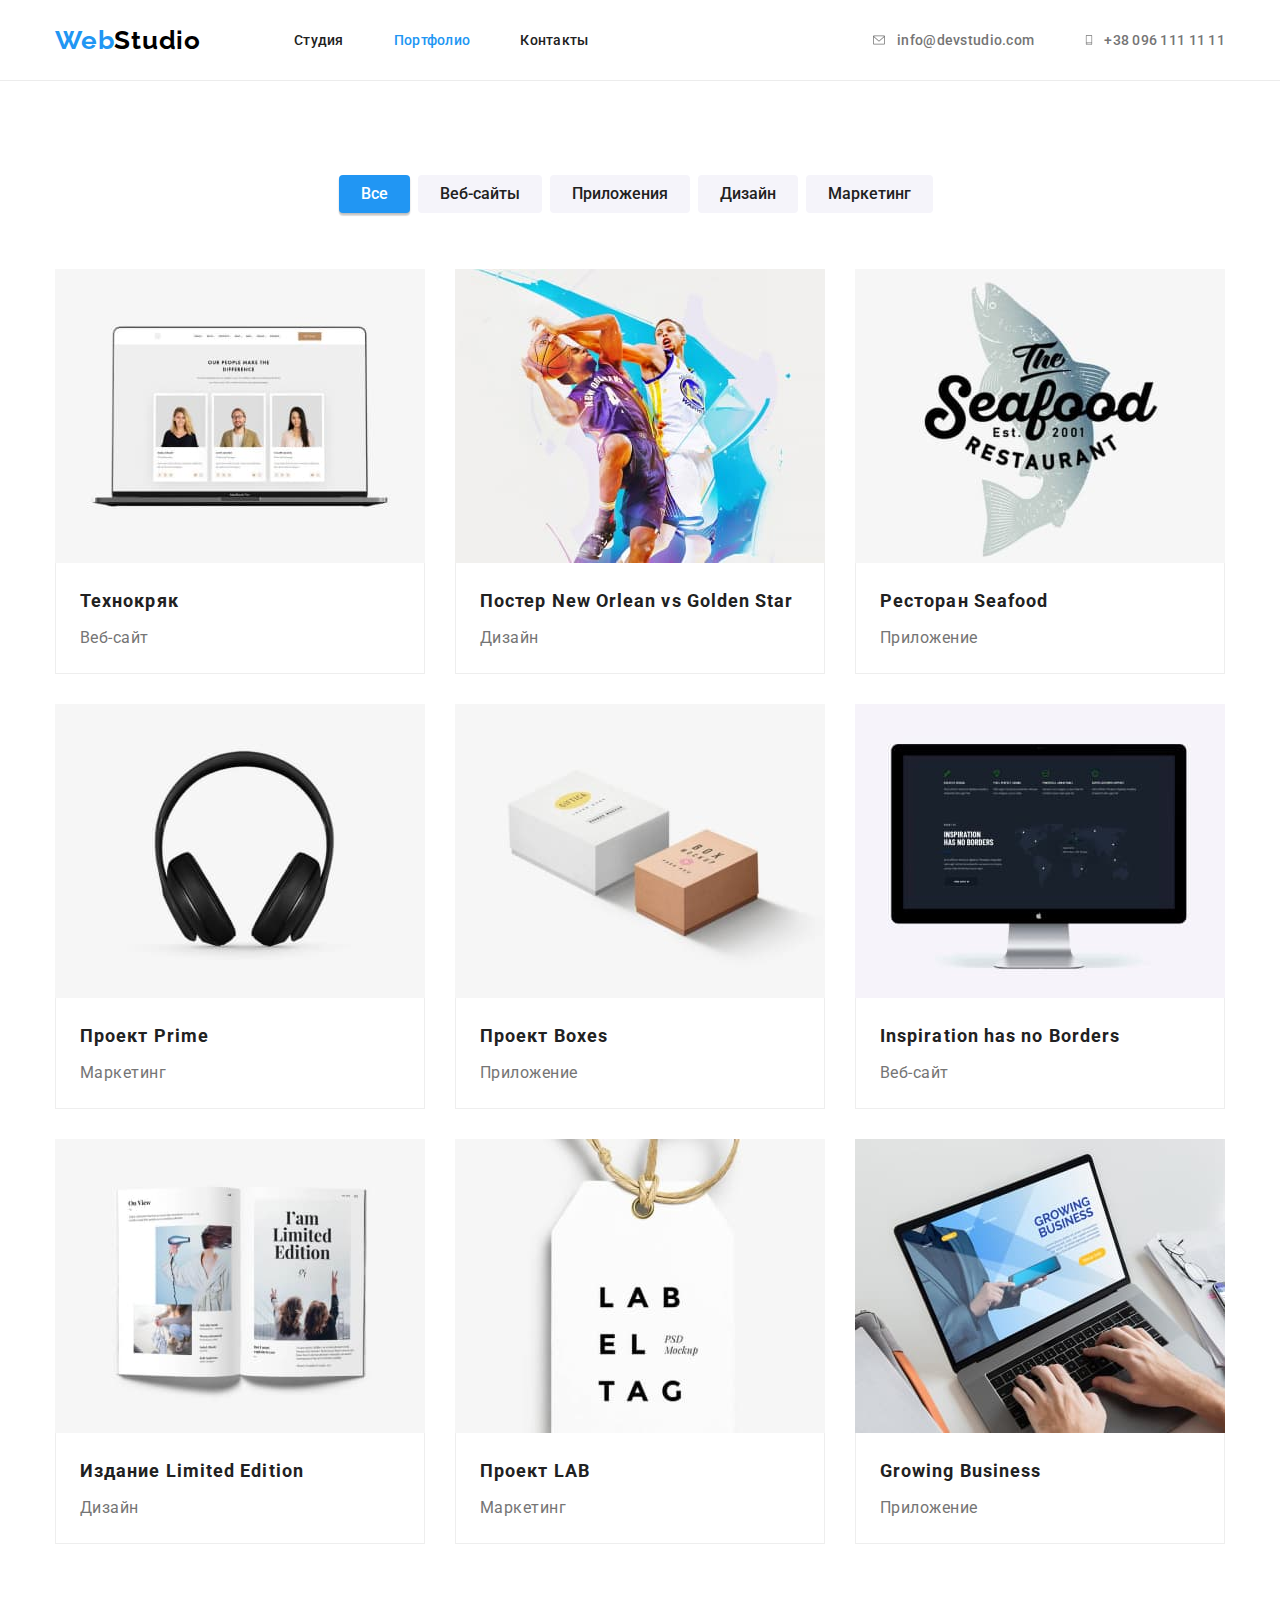
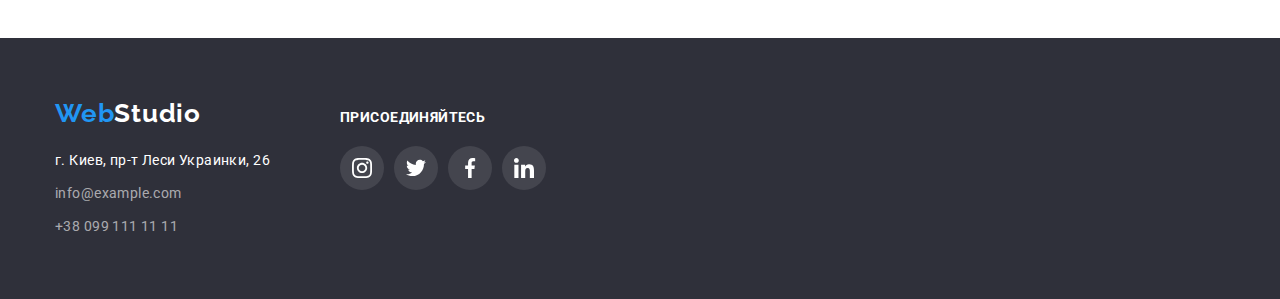
==== portfolio.html @ 16017a31 "Update" ====
<!DOCTYPE html>
<html lang="ru">
  <head>
    <meta charset="UTF-8" />
    <meta http-equiv="X-UA-Compatible" content="IE=edge" />
    <meta name="viewport" content="width=device-width, initial-scale=1.0" />
    <title>Document</title>
    <link rel="preconnect" href="https://fonts.googleapis.com" />
    <link rel="preconnect" href="https://fonts.gstatic.com" crossorigin />
    <link
      href="https://fonts.googleapis.com/css2?family=Raleway:wght@700&family=Roboto:wght@400;500;700;900&display=swap"
      rel="stylesheet"
    />
    <link
      rel="stylesheet"
      href="https://cdnjs.cloudflare.com/ajax/libs/modern-normalize/1.1.0/modern-normalize.min.css"
    />
    <link rel="stylesheet" href="./css/styles.css" />
  </head>
  <body>
    <!-- Header -->
    <header class="header">
      <div class="container header-container">
        <a class="link logo" href="./index.html">Web<span class="logo-black">Studio</span></a>
        <nav class="nav">
          <ul class="list">
            <li class="nav-item">
              <a class="link header-link" href="./index.html">Студия</a>
            </li>
            <li class="nav-item">
              <a class="link header-link current" href="./portfolio.html">Портфолио</a>
            </li>
            <li class="nav-item">
              <a class="link header-link" href="">Контакты</a>
            </li>
          </ul>
        </nav>
        <ul class="auth list">
          <li class="auth-item">
            <a class="link header-link" href="mailto:info@devstudio.com">
              <svg class="icon mail">
                <use href="./images/icons.svg#icon-mail"></use>
              </svg>
              info@devstudio.com</a
            >
          </li>
          <li class="auth-item">
            <a class="link header-link" href="tel:+380961111111">
              <svg class="icon phone">
                <use href="./images/icons.svg#icon-phone"></use>
              </svg>
              +38 096 111 11 11</a
            >
          </li>
        </ul>
      </div>
    </header>

    <!-- Main -->
    <main>
      <h1 class="visually-hidden">Наше Портфолио</h1>
      <!-- Button -->

      <section class="section">
        <div class="container filter">
          <ul class="list filter-list">
            <li class="filter-items">
              <button class="filter-button active-filter">Все</button>
            </li>
            <li class="filter-items">
              <button class="filter-button">Веб-сайты</button>
            </li>
            <li class="filter-items">
              <button class="filter-button">Приложения</button>
            </li>
            <li class="filter-items">
              <button class="filter-button">Дизайн</button>
            </li>
            <li class="filter-items">
              <button class="filter-button">Маркетинг</button>
            </li>
          </ul>
        </div>

        <!-- Catalog -->
        <div class="container">
          <h2 class="visually-hidden">Варианты наших работ</h2>
          <ul class="list catalog card-set">
            <li class="catalog-item card-item">
              <a class="catalog-link" href="" target="_blank" rel="noopener noreferrer nofollow">
                <div class="catalog-img">
                  <img src="./images/option1.jpg" width="370" height="294" alt="Технокряк" />
                  <p class="description-text">
                    Ресурс предлагает комплексные предложения с разным уровнем функционала и
                    сервисов. Все это позволит посетителю получить исчерпывающие сведения о компании
                    или частном лице.
                  </p>
                </div>
                <div class="about-variant">
                  <h3 class="title">Технокряк</h3>
                  <p class="position">Веб-сайт</p>
                </div>
              </a>
            </li>
            <li class="catalog-item card-item">
              <a class="catalog-link" href="" target="_blank" rel="noopener noreferrer nofollow">
                <div class="catalog-img">
                  <img src="./images/option2.jpg" width="370" height="294" alt="Постер NBA" />
                  <p class="description-text">
                    Ресурс предлагает комплексные предложения с разным уровнем функционала и
                    сервисов. Все это позволит посетителю получить исчерпывающие сведения о компании
                    или частном лице.
                  </p>
                </div>
                <div class="about-variant">
                  <h3 class="title">Постер New Orlean vs Golden Star</h3>
                  <p class="position">Дизайн</p>
                </div>
              </a>
            </li>
            <li class="catalog-item card-item">
              <a class="catalog-link" href="" target="_blank" rel="noopener noreferrer nofollow">
                <div class="catalog-img">
                  <img src="./images/option3.jpg" width="370" height="294" alt="Ресторан Seafood" />
                  <p class="description-text">
                    Ресурс предлагает комплексные предложения с разным уровнем функционала и
                    сервисов. Все это позволит посетителю получить исчерпывающие сведения о компании
                    или частном лице.
                  </p>
                </div>
                <div class="about-variant">
                  <h3 class="title">Ресторан Seafood</h3>
                  <p class="position">Приложение</p>
                </div>
              </a>
            </li>
            <li class="catalog-item card-item">
              <a class="catalog-link" href="" target="_blank" rel="noopener noreferrer nofollow">
                <div class="catalog-img">
                  <img src="./images/option4.jpg" width="370" height="294" alt="Проект Prime" />
                  <p class="description-text">
                    Ресурс предлагает комплексные предложения с разным уровнем функционала и
                    сервисов. Все это позволит посетителю получить исчерпывающие сведения о компании
                    или частном лице.
                  </p>
                </div>
                <div class="about-variant">
                  <h3 class="title">Проект Prime</h3>
                  <p class="position">Маркетинг</p>
                </div>
              </a>
            </li>
            <li class="catalog-item card-item">
              <a class="catalog-link" href="" target="_blank" rel="noopener noreferrer nofollow">
                <div class="catalog-img">
                  <img src="./images/option5.jpg" width="370" height="294" alt="Проект Boxes" />
                  <p class="description-text">
                    Ресурс предлагает комплексные предложения с разным уровнем функционала и
                    сервисов. Все это позволит посетителю получить исчерпывающие сведения о компании
                    или частном лице.
                  </p>
                </div>
                <div class="about-variant">
                  <h3 class="title">Проект Boxes</h3>
                  <p class="position">Приложение</p>
                </div>
              </a>
            </li>
            <li class="catalog-item card-item">
              <a class="catalog-link" href="" target="_blank" rel="noopener noreferrer nofollow">
                <div class="catalog-img">
                  <img
                    src="./images/option6.jpg"
                    width="370"
                    height="294"
                    alt="Inspiration has no Borders"
                  />
                  <p class="description-text">
                    Ресурс предлагает комплексные предложения с разным уровнем функционала и
                    сервисов. Все это позволит посетителю получить исчерпывающие сведения о компании
                    или частном лице.
                  </p>
                </div>
                <div class="about-variant">
                  <h3 class="title">Inspiration has no Borders</h3>
                  <p class="position">Веб-сайт</p>
                </div>
              </a>
            </li>
            <li class="catalog-item card-item">
              <a class="catalog-link" href="" target="_blank" rel="noopener noreferrer nofollow">
                <div class="catalog-img">
                  <img
                    src="./images/option7.jpg"
                    width="370"
                    height="294"
                    alt="Издание Limited Edition"
                  />
                  <p class="description-text">
                    Ресурс предлагает комплексные предложения с разным уровнем функционала и
                    сервисов. Все это позволит посетителю получить исчерпывающие сведения о компании
                    или частном лице.
                  </p>
                </div>
                <div class="about-variant">
                  <h3 class="title">Издание Limited Edition</h3>
                  <p class="position">Дизайн</p>
                </div>
              </a>
            </li>
            <li class="catalog-item card-item">
              <a class="catalog-link" href="" target="_blank" rel="noopener noreferrer nofollow">
                <div class="catalog-img">
                  <img src="./images/option8.jpg" width="370" height="294" alt="Проект LAB" />
                  <p class="description-text">
                    Ресурс предлагает комплексные предложения с разным уровнем функционала и
                    сервисов. Все это позволит посетителю получить исчерпывающие сведения о компании
                    или частном лице.
                  </p>
                </div>
                <div class="about-variant">
                  <h3 class="title">Проект LAB</h3>
                  <p class="position">Маркетинг</p>
                </div>
              </a>
            </li>
            <li class="catalog-item card-item">
              <a class="catalog-link" href="" target="_blank" rel="noopener noreferrer nofollow">
                <div class="catalog-img">
                  <img src="./images/option9.jpg" width="370" height="294" alt="Growing Business" />
                  <p class="description-text">
                    Ресурс предлагает комплексные предложения с разным уровнем функционала и
                    сервисов. Все это позволит посетителю получить исчерпывающие сведения о компании
                    или частном лице.
                  </p>
                </div>
                <div class="about-variant">
                  <h3 class="title">Growing Business</h3>
                  <p class="position">Приложение</p>
                </div>
              </a>
            </li>
          </ul>
        </div>
      </section>
    </main>
    <!-- Footer -->
    <footer class="footer">
      <div class="container">
        <div>
          <a class="link logo" href="./index.html">Web<span class="logo-white">Studio</span></a>
          <address class="address">
            <ul class="list">
              <li class="address-item">
                <a
                  class="link info"
                  href="https://goo.gl/maps/AMvUKNJv9h5WxEZ98"
                  target="_blank"
                  rel="noopener noreferrer nofollow"
                  >г. Киев, пр-т Леси Украинки, 26</a
                >
              </li>
              <li class="address-item">
                <a class="link info" href="mailto:info@example.com">info@example.com</a>
              </li>
              <li class="address-item">
                <a class="link info" href="tel:+380991111111">+38 099 111 11 11</a>
              </li>
            </ul>
          </address>
        </div>
        <div class="social-links">
          <h2 class="social-title">присоединяйтесь</h2>
          <ul class="list social">
            <li class="items-icon">
              <a class="icon-social" href="" target="_blank" rel="noopener noreferrer nofollow">
                <svg class="icon">
                  <use href="./images/icons.svg#icon-instagram"></use>
                </svg>
              </a>
            </li>
            <li class="items-icon">
              <a class="icon-social" href="" target="_blank" rel="noopener noreferrer nofollow">
                <svg class="icon">
                  <use href="./images/icons.svg#icon-twitter"></use>
                </svg>
              </a>
            </li>
            <li class="items-icon">
              <a class="icon-social" href="" target="_blank" rel="noopener noreferrer nofollow">
                <svg class="icon">
                  <use href="./images/icons.svg#icon-facebook"></use>
                </svg>
              </a>
            </li>
            <li class="items-icon">
              <a class="icon-social" href="" target="_blank" rel="noopener noreferrer nofollow">
                <svg class="icon">
                  <use href="./images/icons.svg#icon-linkedin"></use>
                </svg>
              </a>
            </li>
          </ul>
        </div>
      </div>
    </footer>
    <script>
      const { height: pageHeaderHeight } = document
        .querySelector('.header .container')
        .getBoundingClientRect();

      document.body.style.paddingTop = `${pageHeaderHeight}px`;
    </script>
    <script>
      (() => {
        document.querySelector('.js-speaker-form').addEventListener('submit', e => {
          e.preventDefault();

          new FormData(e.currentTarget).forEach((value, name) => console.log(`${name}: ${value}`));
        });
      })();
    </script>
  </body>
</html>
---- css/styles.css ----
.visually-hidden {
  position: absolute;
  width: 1px;
  height: 1px;
  margin: -1px;
  border: 0;
  padding: 0;
  clip: rect(0 0 0 0);
  overflow: hidden;
}
:root {
  --primary-text-color: #757575;
  --secondary-text-color: #212121;
  --third-color-text: #ffffff;
  --primary-bg-color: #ffffff;
  --secondary-bg-color: #2f303a;
  --third-bg-color: #f5f4fa;
  --accent-text-color: #2196f3;
  --accent-bg-color: #188ce8;
  --border-color: #ececec;
  --border-color-second: #eeeeee;
  --color-black: #000000;
  --icon-color: #afb1b8;
  --icon-bg-color: rgba(255, 255, 255, 0.1);
}
h1,
h2,
h3,
h4,
h5,
h6,
p,
ul {
  margin: 0;
  padding: 0;
}
body {
  font-family: 'Roboto', sans-serif;
  font-style: normal;
  font-weight: 400;
  font-size: 14px;
  line-height: 1.71;
  letter-spacing: 0.03em;

  color: var(--primary-text-color);
}
img {
  display: block;
  max-width: 100%;
  height: auto;
}
.current {
  color: var(--accent-text-color);
}
.link {
  text-decoration: none;
  color: inherit;
}
.list {
  list-style: none;
}
.section {
  padding-top: 94px;
  padding-bottom: 94px;
}
.section-title {
  text-align: center;
  font-weight: 700;
  font-size: 36px;
  line-height: 1.16;
  margin-bottom: 50px;
  color: var(--secondary-text-color);
}
.container {
  width: 1200px;
  padding-left: 15px;
  padding-right: 15px;
  margin-left: auto;
  margin-right: auto;
}
.hero-container,
.team-container {
  width: 1600px;
  padding-left: 15px;
  padding-right: 15px;
  margin-left: auto;
  margin-right: auto;
}
.card-set {
  display: flex;
  flex-wrap: wrap;
  margin-left: -30px;
  margin-top: -30px;
}
.card-item {
  margin-top: 30px;
  margin-left: 30px;
}

/* Header */
.header {
  border-bottom: 1px solid var(--border-color);
}
.header-container {
  display: flex;
  align-items: center;
  position: fixed;
  z-index: 1;
  top: 0;
  left: 50%;
  transform: translate(-50%);

  background-color: var(--primary-bg-color);
}
/* Logo */
.header .logo {
  margin-right: 93px;
}
.logo {
  font-family: 'Raleway', sans-serif;
  font-style: normal;
  font-weight: 700;
  font-size: 26px;
  line-height: 1.19;
  letter-spacing: 0.03em;

  color: var(--accent-text-color);
}
.logo-black {
  color: var(--color-black);
}
.logo-white {
  color: var(--third-color-text);
}
.header-link {
  display: flex;
  align-items: center;
  font-weight: 500;
  font-size: 14px;
  line-height: 16px;
  letter-spacing: 0.02em;
  padding-top: 32px;
  padding-bottom: 32px;
  fill: var(--primary-text-color);
  transition: fill 250ms cubic-bezier(0.4, 0, 0.2, 1), color 250ms cubic-bezier(0.4, 0, 0.2, 1);
}
.header-link:hover,
.header-link:focus,
.current {
  color: var(--accent-text-color);
  fill: var(--accent-text-color);
}
.nav-item:not(:last-child) {
  margin-right: 50px;
}
.nav {
  color: var(--secondary-text-color);
}
.nav .list {
  display: flex;
  align-items: center;
}
.header .auth.list {
  display: flex;
  align-items: center;
  margin-left: auto;
}
.auth-item + .auth-item {
  margin-left: 50px;
}
.auth-item .icon.mail {
  width: 16px;
  height: 12px;
}
.auth-item .icon.phone {
  width: 10px;
  height: 16px;
}
.auth-item .icon {
  margin-right: 10px;
}
/* Main */

/* Hero */
.hero {
  padding-top: 200px;
  padding-bottom: 200px;
  text-align: center;

  background-color: var(--secondary-bg-color);
  background-image: linear-gradient(to right, rgba(47, 48, 58, 0.4), rgba(47, 48, 58, 0.4)),
    url(../images/img.jpg);
}

.hero-title {
  width: 696px;
  margin-left: auto;
  margin-right: auto;
  font-weight: 900;
  font-size: 44px;
  line-height: 1.36;
  text-transform: uppercase;
  letter-spacing: 0.06em;
  margin-bottom: 30px;

  color: var(--third-color-text);
}

.hero-button {
  font-family: 'Roboto';
  font-style: normal;
  justify-content: center;
  align-items: center;
  padding: 10px 32px;
  cursor: pointer;

  font-weight: 700;
  font-size: 16px;
  line-height: 1.88;

  background-color: var(--accent-text-color);
  color: var(--third-color-text);
  border: none;
  border-radius: 4px;

  transition: background-color 250ms cubic-bezier(0.17, 0.67, 0.83, 0.67);
}
.hero-button:hover,
.hero-button:focus {
  background-color: var(--accent-bg-color);
}
/* About */
.section.about {
  padding-bottom: 0;
}
.about-icon {
  display: flex;
  justify-content: center;
  align-items: center;

  height: 120px;
  margin-bottom: 30px;

  background-color: var(--third-bg-color);
}
.about .icon {
  width: 70px;
  height: 70px;
}
.about-item {
  flex-basis: calc(100% / 4 - 30px);
}
.about .title {
  font-weight: 700;
  font-size: 14px;
  line-height: 1.14;
  text-transform: uppercase;

  margin-bottom: 10px;

  color: var(--secondary-text-color);
}

/* Work */

.work .list {
  display: flex;
}
.work .work-item {
  position: relative;
  flex-basis: calc(100% / 3 - 30px);
}
.work-variant {
  position: absolute;
  display: flex;
  align-items: center;
  justify-content: center;
  bottom: 0;
  left: 0;
  width: 100%;
  height: 70px;
  background-color: rgba(47, 48, 58, 0.8);
}
.variant-title {
  font-weight: 700;
  font-size: 14px;
  line-height: 1.14;
  color: var(--third-color-text);
}
/* Team */
.section.team {
  background-color: var(--third-bg-color);

  text-align: center;
}
.team .position {
  margin-bottom: 16px;
}
.team .position,
.team .title {
  font-size: 16px;
  line-height: 1.18;
}

.team .title {
  margin-bottom: 10px;
  font-weight: 500;

  color: var(--secondary-text-color);
}
.team .team-item {
  background: var(--primary-bg-color);

  box-shadow: 0px 1px 3px rgba(0, 0, 0, 0.12), 0px 1px 1px rgba(0, 0, 0, 0.14),
    0px 2px 1px rgba(0, 0, 0, 0.2);
  border-radius: 0px 0px 4px 4px;
}
.team .team-item {
  flex-basis: calc(100% / 4 - 30px);
}
.team-wrapper {
  padding: 30px;
}
.list.team-social {
  display: flex;
  align-items: center;
}
.items-icon:not(:last-child) {
  margin-right: 10px;
}
.icon-social {
  display: flex;
  justify-content: center;
  align-items: center;

  width: 44px;
  height: 44px;
  border-radius: 50%;

  fill: var(--icon-color);
  background-color: var(--icon-bg-color);

  transition: fill 250ms cubic-bezier(0.17, 0.67, 0.83, 0.67),
    background-color 250ms cubic-bezier(0.17, 0.67, 0.83, 0.67);
}
.team .icon {
  width: 20px;
  height: 20px;
}
.icon-social:hover,
.icon-social:focus {
  background-color: var(--accent-text-color);
  fill: var(--third-color-text);
}

/* Clinets */

.clients .list {
  justify-content: center;
}
.clients-item {
  flex-basis: calc(100% / 6 - 30px);
}
.clients-link {
  display: flex;
  justify-content: center;
  align-items: center;

  width: 100%;
  height: 92px;

  border: 1px solid var(--icon-color);

  border-radius: 4px;
  fill: var(--icon-color);

  transition: border-color 250ms cubic-bezier(0.17, 0.67, 0.83, 0.67),
    fill 250ms cubic-bezier(0.17, 0.67, 0.83, 0.67);
}

.clients-item .icon {
  width: 106px;
  height: 60px;
}
.clients-link:hover,
.clients-link:focus {
  fill: var(--accent-text-color);
  border-color: var(--accent-text-color);
}
/* Footer */
.footer {
  padding-top: 60px;
  padding-bottom: 60px;
  background-color: var(--secondary-bg-color);
}
.footer .container {
  display: flex;
}
.address {
  font-style: inherit;
}
.address-item:not(:last-child) {
  margin-bottom: 9px;
}
.footer .logo {
  display: block;
  align-items: center;
  margin-bottom: 20px;
}
.footer .link[target='_blank'] {
  color: var(--third-color-text);
}
.footer .info {
  color: rgba(255, 255, 255, 0.6);
  transition: color 250ms cubic-bezier(0.17, 0.67, 0.83, 0.67);
}
.footer .info:hover,
.footer .info:focus {
  color: var(--accent-text-color);
}
.footer .link.map:hover,
.footer .link.map:focus {
  color: var(--accent-text-color);
}
.social-links {
  padding-top: 12px;
  margin-left: 70px;
  width: 206px;
  height: 80px;
}
.social-title {
  font-weight: 700;
  font-size: 14px;
  line-height: 1.14;
  text-transform: uppercase;

  margin-bottom: 20px;

  color: var(--third-color-text);
}
.list.social {
  display: flex;
  align-items: center;
}
.social-links .icon-social {
  fill: var(--third-color-text);
}
.social-links .icon {
  width: 20px;
  height: 20px;
}
/* Portfolio */
.container.filter {
  margin-bottom: 56px;
}
.filter-list {
  display: flex;
  align-items: center;
  justify-content: center;
  margin-bottom: 50px;
}
.filter-items {
  display: block;
  align-items: center;
}
.filter-items:not(last-child) {
  margin-right: 8px;
}

.filter-button {
  font-family: 'Roboto';
  font-style: normal;
  border: none;
  padding-top: 6px;
  padding-right: 22px;
  padding-bottom: 6px;
  padding-left: 22px;

  font-weight: 500;
  font-size: 16px;
  line-height: 1.62;

  text-align: center;

  color: var(--secondary-text-color);
  background-color: var(--third-bg-color);

  border-radius: 4px;

  transition: color 250ms cubic-bezier(0.17, 0.67, 0.83, 0.67),
    background-color 250ms cubic-bezier(0.17, 0.67, 0.83, 0.67),
    box-shadow 250ms cubic-bezier(0.17, 0.67, 0.83, 0.67);
}

.filter-button:hover,
.filter-button:focus,
.active-filter {
  background-color: var(--accent-text-color);
  color: var(--third-color-text);

  box-shadow: 0px 3px 1px rgba(0, 0, 0, 0.1), 0px 1px 2px rgba(0, 0, 0, 0.08),
    0px 2px 2px rgba(0, 0, 0, 0.12);
}
.list.catalog {
  display: flex;
  flex-wrap: wrap;
}
.about-variant {
  padding: 20px 24px;

  border-bottom: 1px solid var(--border-color-second);
  border-left: 1px solid var(--border-color-second);
  border-right: 1px solid var(--border-color-second);
}
.catalog .title {
  margin-bottom: 4px;

  font-weight: 700;
  font-size: 18px;
  line-height: 2;
  letter-spacing: 0.06em;

  color: var(--secondary-text-color);
}
.catalog .position {
  font-size: 16px;
  line-height: 1.88;
  letter-spacing: 0.03em;
}
.catalog-link {
  display: block;
  text-decoration: none;
  color: inherit;
  transition: box-shadow 250ms cubic-bezier(0.17, 0.67, 0.83, 0.67);
}
.catalog-link:hover,
.catalog-link:focus {
  box-shadow: 0px 1px 1px rgba(0, 0, 0, 0.12), 0px 4px 4px rgba(0, 0, 0, 0.06),
    1px 4px 6px rgba(0, 0, 0, 0.16);
}
.catalog-img {
  position: relative;
  overflow: hidden;
}
.description-text {
  position: absolute;
  top: 0;
  left: 0;
  width: 100%;
  height: 100%;
  padding: 63px 24px;

  font-size: 18px;
  line-height: 1.56;

  transform: translateY(100%);
  color: var(--third-color-text);
  background-color: rgba(33, 150, 243, 0.9);
  pointer-events: none;
  opacity: 0;

  transition: transform 250ms cubic-bezier(0.17, 0.67, 0.83, 0.67),
    opacity 250ms cubic-bezier(0.17, 0.67, 0.83, 0.67),
    background-color 250ms cubic-bezier(0.17, 0.67, 0.83, 0.67);
}
.catalog-link:hover .description-text,
.catalog-link:focus .description-text {
  opacity: 1;
  transform: translateY(0);
}

/* Modal */


.backdrop{
  position: fixed;
  z-index: 2;
  top: 0;
  left: 0;
  width: 100%;
  height: 100%;
  background: rgba(0, 0, 0, 0.2);
  opacity: 1;
  
  transition: opacity 250ms cubic-bezier(0.4, 0, 0.2, 1);
}
.backdrop.is-hidden {
  opacity: 0;
  pointer-events: none;
}
.modal {
  position: absolute;
  top: 50%;
  left: 50%;
  transform: translate(-50%, -50%) scale(1);

  min-width: 528px;
  min-height: 581px;

  background-color: var(--primary-bg-color);

  transition: transform 250ms cubic-bezier(0.4, 0, 0.2, 1);
}
.backdrop.is-hidden .modal{
  transform: translate(-50%, -50%) scale(0);
}
.modal .button {
  position: absolute;
  display: flex;
  justify-content: center;
  align-items: center;
  top: 8px;
  right: 8px;

  height: 30px;
  width: 30px;

  border-radius: 50%;
  border: 1px solid rgba(0, 0, 0, 0.1);
}
.modal .button:hover .exit {
  fill: var(--accent-text-color);
}
.exit {
  height: 11px;
  width: 11px;
  fill: var(--secondary-text-color);
  transition: fill 250ms cubic-bezier(0.4, 0, 0.2, 1);
}
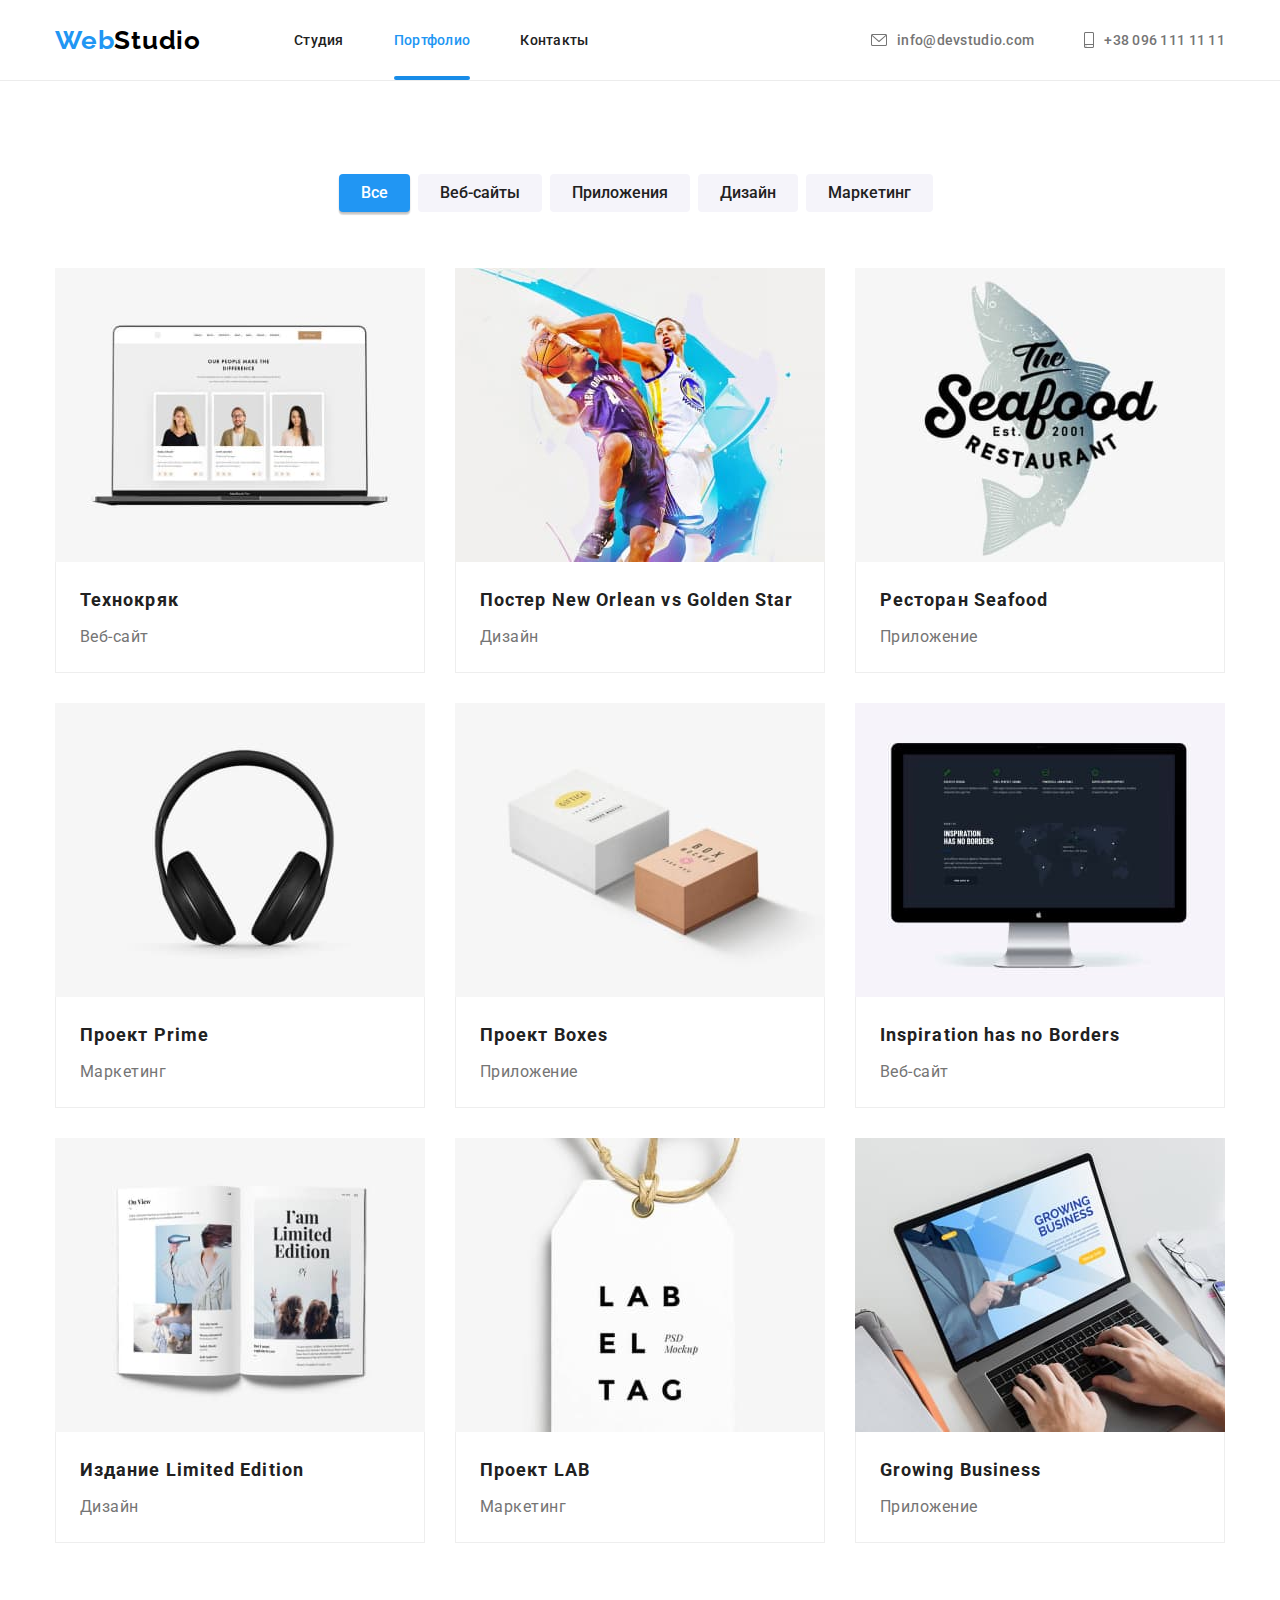
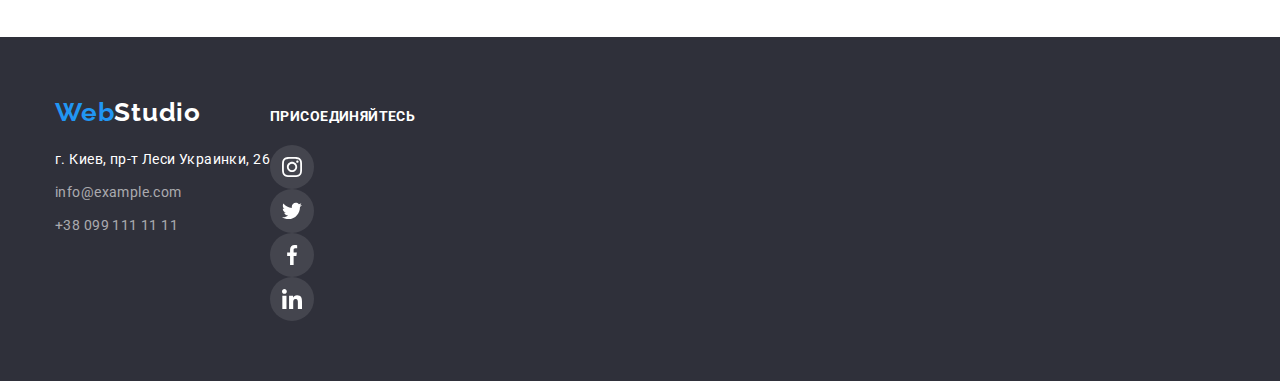
==== commit f540ded4: "update" ====
--- a/portfolio.html
+++ b/portfolio.html
@@ -57,6 +57,7 @@
     </header>
 
     <!-- Main -->
+    
     <main>
       <h1 class="visually-hidden">Наше Портфолио</h1>
       <!-- Button -->
--- a/css/styles.css
+++ b/css/styles.css
@@ -50,7 +50,21 @@
   height: auto;
 }
 .current {
+  display: flex;
+  position: relative;
   color: var(--accent-text-color);
+}
+.current::after {
+  position: absolute;
+  content: '';
+
+  bottom: 0;
+
+  width: 100%;
+  height: 4px;
+  border-radius: 2px;
+
+  background-color: var(--accent-bg-color);
 }
 .link {
   text-decoration: none;
@@ -100,17 +114,18 @@
 /* Header */
 .header {
   border-bottom: 1px solid var(--border-color);
-}
-.header-container {
-  display: flex;
-  align-items: center;
   position: fixed;
+  width: 100%;
   z-index: 1;
   top: 0;
   left: 50%;
   transform: translate(-50%);
 
   background-color: var(--primary-bg-color);
+}
+.header-container {
+  display: flex;
+  align-items: center;
 }
 /* Logo */
 .header .logo {
@@ -191,7 +206,6 @@
   background-image: linear-gradient(to right, rgba(47, 48, 58, 0.4), rgba(47, 48, 58, 0.4)),
     url(../images/img.jpg);
 }
-
 .hero-title {
   width: 696px;
   margin-left: auto;
@@ -321,7 +335,7 @@
 .team-wrapper {
   padding: 30px;
 }
-.list.team-social {
+.list.social-list {
   display: flex;
   align-items: center;
 }
@@ -395,6 +409,10 @@
 }
 .footer .container {
   display: flex;
+  align-items: baseline;
+}
+.footer-item:not(:last-child){
+  margin-right: 70px;
 }
 .address {
   font-style: inherit;
@@ -421,12 +439,6 @@
 .footer .link.map:hover,
 .footer .link.map:focus {
   color: var(--accent-text-color);
-}
-.social-links {
-  padding-top: 12px;
-  margin-left: 70px;
-  width: 206px;
-  height: 80px;
 }
 .social-title {
   font-weight: 700;
@@ -438,14 +450,10 @@
 
   color: var(--third-color-text);
 }
-.list.social {
-  display: flex;
-  align-items: center;
-}
-.social-links .icon-social {
+.footer .icon-social {
   fill: var(--third-color-text);
 }
-.social-links .icon {
+.footer .icon {
   width: 20px;
   height: 20px;
 }
@@ -571,8 +579,7 @@
 
 /* Modal */
 
-
-.backdrop{
+.backdrop {
   position: fixed;
   z-index: 2;
   top: 0;
@@ -581,7 +588,7 @@
   height: 100%;
   background: rgba(0, 0, 0, 0.2);
   opacity: 1;
-  
+
   transition: opacity 250ms cubic-bezier(0.4, 0, 0.2, 1);
 }
 .backdrop.is-hidden {
@@ -601,7 +608,7 @@
 
   transition: transform 250ms cubic-bezier(0.4, 0, 0.2, 1);
 }
-.backdrop.is-hidden .modal{
+.backdrop.is-hidden .modal {
   transform: translate(-50%, -50%) scale(0);
 }
 .modal .button {
@@ -618,7 +625,8 @@
   border-radius: 50%;
   border: 1px solid rgba(0, 0, 0, 0.1);
 }
-.modal .button:hover .exit {
+.modal .button:hover .exit,
+.modal .button:focus .exit {
   fill: var(--accent-text-color);
 }
 .exit {
@@ -626,4 +634,4 @@
   width: 11px;
   fill: var(--secondary-text-color);
   transition: fill 250ms cubic-bezier(0.4, 0, 0.2, 1);
-}+}
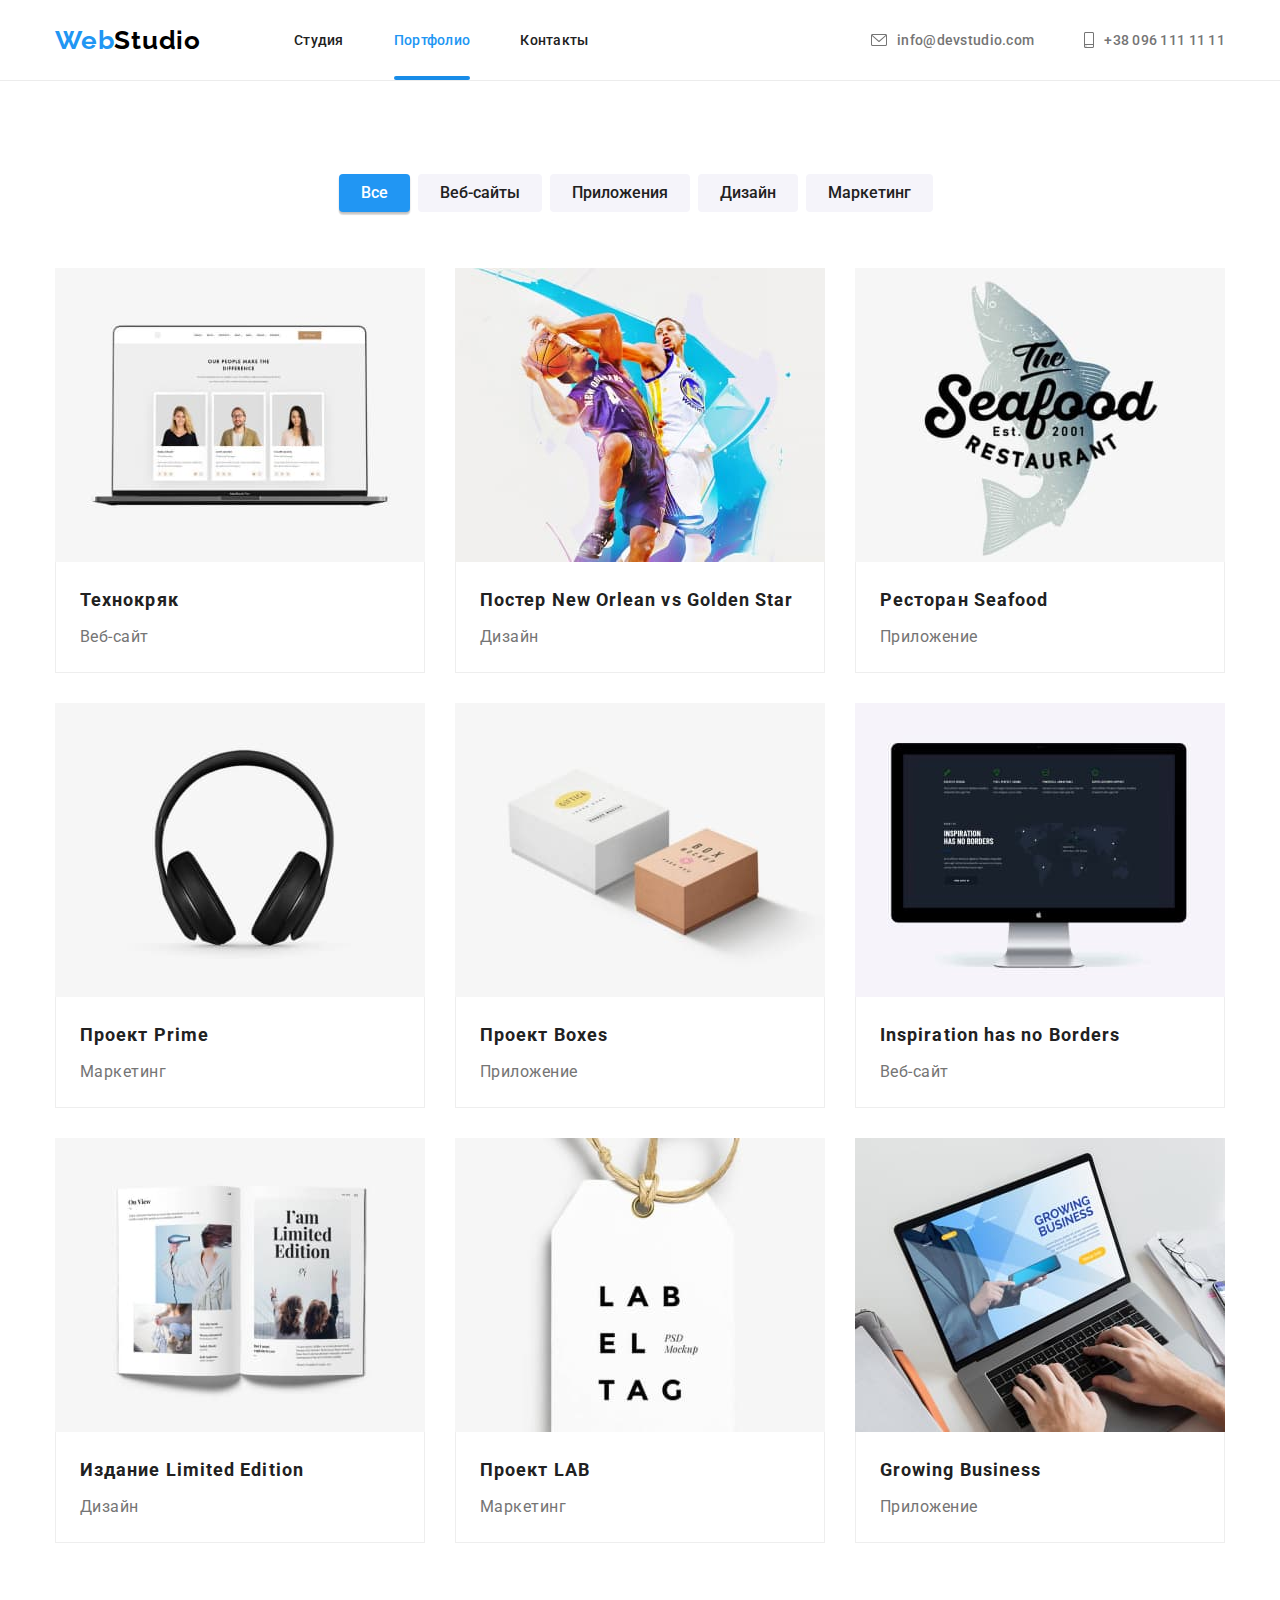
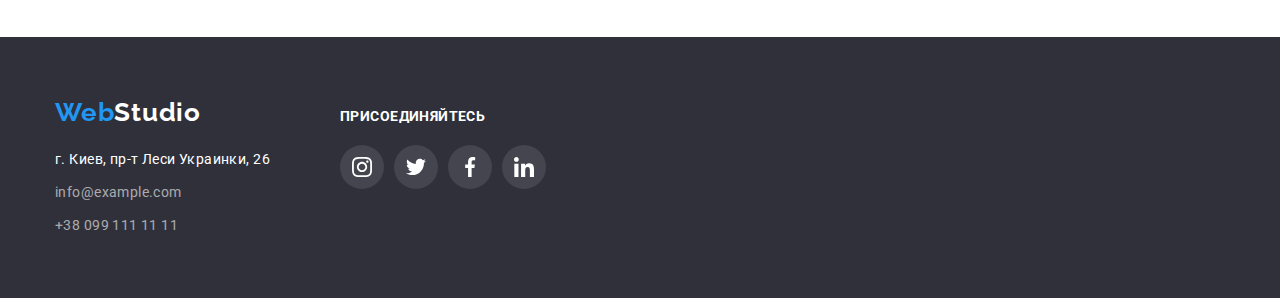
==== commit 7a35d7ec: "Update" ====
--- a/portfolio.html
+++ b/portfolio.html
@@ -248,7 +248,7 @@
     <!-- Footer -->
     <footer class="footer">
       <div class="container">
-        <div>
+        <div class="footer-item">
           <a class="link logo" href="./index.html">Web<span class="logo-white">Studio</span></a>
           <address class="address">
             <ul class="list">
@@ -270,9 +270,9 @@
             </ul>
           </address>
         </div>
-        <div class="social-links">
+        <div class="footer-item">
           <h2 class="social-title">присоединяйтесь</h2>
-          <ul class="list social">
+          <ul class="list social-list">
             <li class="items-icon">
               <a class="icon-social" href="" target="_blank" rel="noopener noreferrer nofollow">
                 <svg class="icon">
--- a/css/styles.css
+++ b/css/styles.css
@@ -457,7 +457,9 @@
   width: 20px;
   height: 20px;
 }
+
 /* Portfolio */
+
 .container.filter {
   margin-bottom: 56px;
 }
